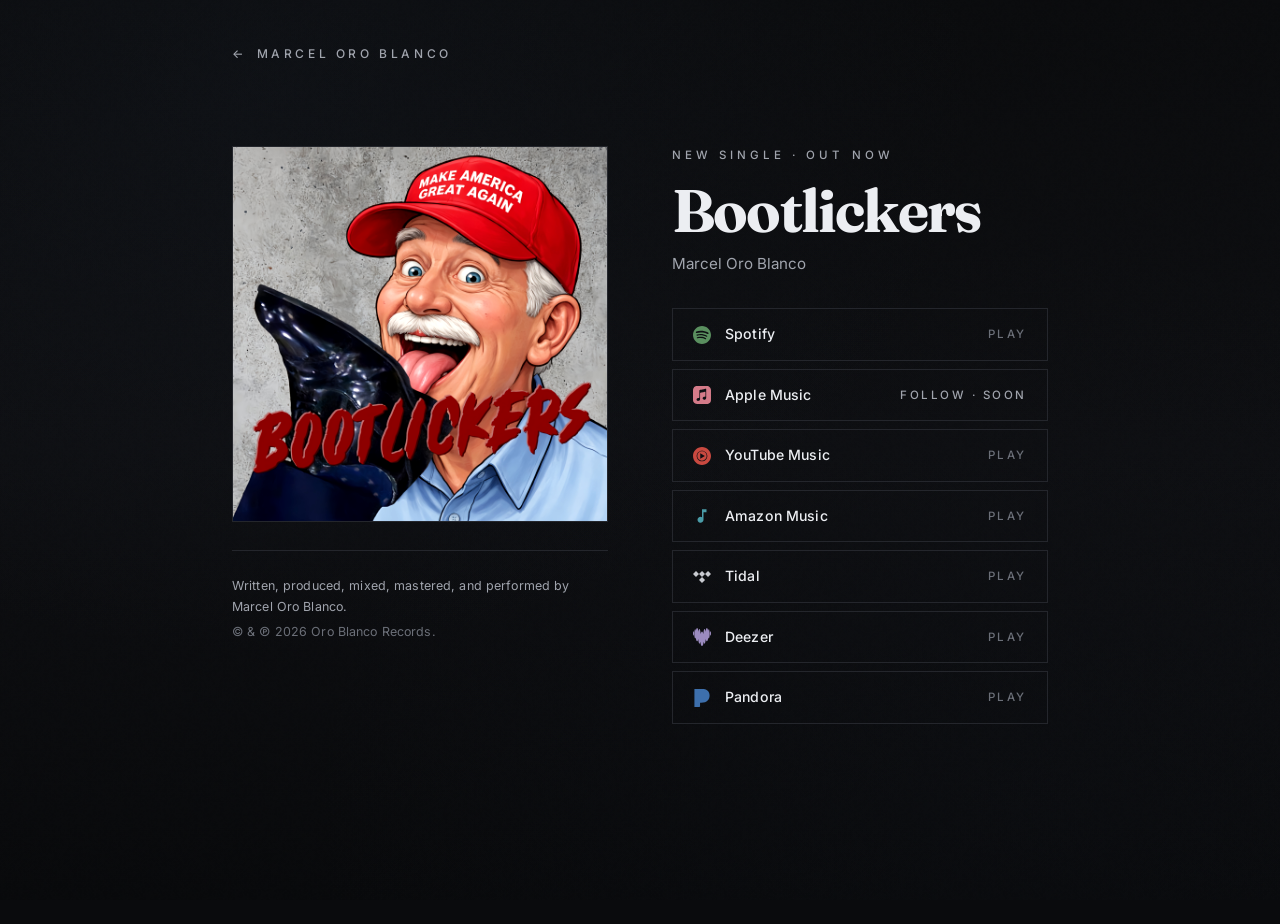
==== bootlickers/index.html @ c6549a81 "Update index.html" ====
<!DOCTYPE html>
<html lang="en">
<head>
<!-- Google tag (gtag.js) -->
<script async src="https://www.googletagmanager.com/gtag/js?id=G-5PZH40NK7P"></script>
<script>
  window.dataLayer = window.dataLayer || [];
  function gtag(){dataLayer.push(arguments);}
  gtag('js', new Date());

  gtag('config', 'G-5PZH40NK7P');
</script>
<meta charset="UTF-8">
<meta name="viewport" content="width=device-width, initial-scale=1.0">
<title>Bootlickers — Marcel Oro Blanco</title>
<meta name="description" content="Bootlickers — new single from Marcel Oro Blanco. Listen on all major streaming platforms.">
<meta property="og:title" content="Bootlickers — Marcel Oro Blanco">
<meta property="og:description" content="New single. Out now on all major streaming platforms.">
<meta property="og:type" content="music.song">
<meta property="og:image" content="/Bootlickers.jpg">
<link rel="icon" type="image/svg+xml" href="/favicon.svg">
<link rel="icon" type="image/x-icon" href="/favicon.ico">
<link rel="apple-touch-icon" href="/apple-touch-icon.png">
<link rel="preconnect" href="https://fonts.googleapis.com">
<link rel="preconnect" href="https://fonts.gstatic.com" crossorigin>
<link href="https://fonts.googleapis.com/css2?family=Fraunces:opsz,wght@9..144,400;9..144,600;9..144,700;9..144,800&family=Inter:wght@300;400;500;600&display=swap" rel="stylesheet">
<style>
  :root {
    --bg: #0a0b0d;
    --bg-elevated: #131418;
    --bg-hover: #191b20;
    --fg: #eceef2;
    --fg-dim: #a0a4ad;
    --fg-faint: #6b6f78;
    --border: #24262c;
    --border-hover: #3a3d45;
    --serif: 'Fraunces', 'Times New Roman', serif;
    --sans: 'Inter', -apple-system, sans-serif;
 
    --c-spotify: #5A8F5F;
    --c-apple: #D47B89;
    --c-youtube: #C94940;
    --c-amazon: #4A9CA8;
    --c-tidal: #C8CAD0;
    --c-deezer: #9B8BBF;
    --c-pandora: #3D6FAC;
  }
 
  * { box-sizing: border-box; margin: 0; padding: 0; }
 
  html { scroll-behavior: smooth; }
 
  body {
    background: var(--bg);
    color: var(--fg);
    font-family: var(--sans);
    font-weight: 400;
    line-height: 1.6;
    min-height: 100vh;
    overflow-x: hidden;
    position: relative;
    -webkit-font-smoothing: antialiased;
  }
 
  body::before {
    content: '';
    position: fixed;
    inset: 0;
    background:
      radial-gradient(ellipse at 20% 10%, rgba(60, 80, 110, 0.08) 0%, transparent 50%),
      radial-gradient(ellipse at 80% 90%, rgba(40, 50, 70, 0.06) 0%, transparent 50%),
      linear-gradient(180deg, #0a0b0d 0%, #0d0e11 50%, #08090b 100%);
    pointer-events: none;
    z-index: -2;
  }
 
  body::after {
    content: '';
    position: fixed;
    inset: 0;
    background-image: url("data:image/svg+xml,%3Csvg viewBox='0 0 200 200' xmlns='http://www.w3.org/2000/svg'%3E%3Cfilter id='n'%3E%3CfeTurbulence type='fractalNoise' baseFrequency='0.9' numOctaves='3' stitchTiles='stitch'/%3E%3C/filter%3E%3Crect width='100%25' height='100%25' filter='url(%23n)' opacity='0.35'/%3E%3C/svg%3E");
    opacity: 0.04;
    pointer-events: none;
    z-index: -1;
    mix-blend-mode: overlay;
  }
 
  .top-nav {
    max-width: 880px;
    margin: 0 auto;
    padding: 40px 32px 0;
  }
 
  .back-link {
    color: var(--fg-dim);
    text-decoration: none;
    font-size: 0.75rem;
    text-transform: uppercase;
    letter-spacing: 0.3em;
    font-weight: 500;
    transition: color 0.25s ease;
    display: inline-flex;
    align-items: center;
    gap: 10px;
  }
 
  .back-link:hover { color: var(--fg); }
  .back-link .arrow { transition: transform 0.25s ease; }
  .back-link:hover .arrow { transform: translateX(-3px); }
 
  main {
    max-width: 880px;
    margin: 0 auto;
    padding: 80px 32px 80px;
  }
 
  .release-card {
    display: grid;
    grid-template-columns: 1fr 1fr;
    gap: 64px;
    align-items: start;
    animation: fadeUp 1.2s ease-out;
    margin-bottom: 120px;
  }
 
  .release-art-col {
    display: flex;
    flex-direction: column;
    gap: 28px;
  }
 
  .release-art {
    position: relative;
    aspect-ratio: 1 / 1;
    overflow: hidden;
    border: 1px solid var(--border);
    background: var(--bg-elevated);
    transition: transform 0.6s cubic-bezier(0.23, 1, 0.32, 1);
  }
 
  .release-art:hover { transform: scale(1.02); }
 
  .release-art img {
    width: 100%;
    height: 100%;
    object-fit: cover;
    display: block;
    filter: saturate(0.95) contrast(1.05);
  }
 
  .credits {
    padding-top: 24px;
    border-top: 1px solid var(--border);
  }
 
  .credits p {
    font-size: 0.78rem;
    line-height: 1.7;
    color: var(--fg-dim);
    font-weight: 400;
    letter-spacing: 0.01em;
  }
 
  .credits p + p {
    margin-top: 4px;
    color: var(--fg-faint);
  }
 
  .release-info .release-type {
    font-size: 0.72rem;
    text-transform: uppercase;
    letter-spacing: 0.35em;
    color: var(--fg-dim);
    margin-bottom: 16px;
    font-weight: 500;
  }
 
  .release-info h1 {
    font-family: var(--serif);
    font-weight: 700;
    font-size: clamp(2.5rem, 5.5vw, 3.75rem);
    letter-spacing: -0.03em;
    line-height: 1;
    margin-bottom: 12px;
  }
 
  .release-info .artist {
    font-size: 0.95rem;
    color: var(--fg-dim);
    margin-bottom: 32px;
    font-weight: 400;
  }
 
  .streaming-links {
    display: flex;
    flex-direction: column;
    gap: 8px;
  }
 
  .stream-btn {
    display: flex;
    align-items: center;
    justify-content: space-between;
    padding: 14px 20px;
    background: transparent;
    border: 1px solid var(--border);
    color: var(--fg);
    text-decoration: none;
    font-family: var(--sans);
    font-size: 0.88rem;
    font-weight: 500;
    letter-spacing: 0.01em;
    transition: background 0.2s ease, border-color 0.2s ease;
  }
 
  .stream-btn:hover {
    border-color: var(--border-hover);
    background: var(--bg-hover);
  }
 
  .stream-btn .platform {
    display: flex;
    align-items: center;
    gap: 14px;
  }
 
  .stream-btn .icon {
    width: 18px;
    height: 18px;
    flex-shrink: 0;
    display: flex;
    align-items: center;
    justify-content: center;
  }
 
  .stream-btn .icon svg {
    width: 100%;
    height: 100%;
    fill: currentColor;
    display: block;
  }
 
  .icon-spotify  { color: var(--c-spotify); }
  .icon-apple    { color: var(--c-apple); }
  .icon-youtube  { color: var(--c-youtube); }
  .icon-amazon   { color: var(--c-amazon); }
  .icon-tidal    { color: var(--c-tidal); }
  .icon-deezer   { color: var(--c-deezer); }
  .icon-pandora  { color: var(--c-pandora); }
 
  .stream-btn .action {
    font-size: 0.72rem;
    text-transform: uppercase;
    letter-spacing: 0.22em;
    color: var(--fg-faint);
    font-weight: 500;
    transition: color 0.2s ease;
  }
 
  .stream-btn:hover .action { color: var(--fg); }
  .stream-btn.soon .action { color: var(--fg-dim); }
 
  /* ===== LYRICS ===== */
  .lyrics {
    max-width: 560px;
    margin: 0 auto;
    scroll-margin-top: 40px;
  }
 
  .section-label {
    font-size: 0.72rem;
    text-transform: uppercase;
    letter-spacing: 0.4em;
    color: var(--fg-dim);
    margin-bottom: 40px;
    text-align: center;
    font-weight: 500;
  }
 
  .lyrics-body {
    font-family: var(--serif);
    font-weight: 400;
    font-size: 1.05rem;
    line-height: 1.85;
    color: var(--fg);
    text-align: left;
    letter-spacing: 0.005em;
  }
 
  .lyrics-body .stanza + .stanza {
    margin-top: 1.8em;
  }
 
  .lyrics-body .line {
    display: block;
  }
 
  .lyrics-body .intro {
    font-style: italic;
    color: var(--fg-dim);
  }
 
  .lyrics-body .section-tag {
    display: block;
    font-family: var(--sans);
    font-size: 0.68rem;
    text-transform: uppercase;
    letter-spacing: 0.3em;
    color: var(--fg-faint);
    font-weight: 500;
    margin-bottom: 0.6em;
  }
 
  @keyframes fadeUp {
    from { opacity: 0; transform: translateY(20px); }
    to { opacity: 1; transform: translateY(0); }
  }
 
  @media (max-width: 680px) {
    .top-nav { padding: 28px 24px 0; }
    main { padding: 50px 24px 60px; }
    .release-card {
      grid-template-columns: 1fr;
      gap: 36px;
      margin-bottom: 90px;
    }
    .release-art-col {
      max-width: 340px;
      margin: 0 auto;
      width: 100%;
    }
    .release-info { text-align: center; }
    .streaming-links { text-align: left; }
    .credits { text-align: center; }
    .lyrics-body { font-size: 0.98rem; }
  }
</style>
</head>
<body>
 
<div class="top-nav">
  <a href="/" class="back-link">
    <span class="arrow">←</span>
    <span>Marcel Oro Blanco</span>
  </a>
</div>
 
<main>
 
  <div class="release-card">
 
    <div class="release-art-col">
      <div class="release-art">
        <img src="../Bootlickers.jpg" alt="Bootlickers cover art">
      </div>
      <div class="credits">
        <p>Written, produced, mixed, mastered, and performed by Marcel Oro Blanco.</p>
        <p>© &amp; ℗ 2026 Oro Blanco Records.</p>
      </div>
    </div>
 
    <div class="release-info">
      <div class="release-type">New Single · Out Now</div>
      <h1>Bootlickers</h1>
      <div class="artist">Marcel Oro Blanco</div>
      <div class="streaming-links">
 
        <a href="https://open.spotify.com/track/3jovN1yXz5eZsktegcpeYs" class="stream-btn" target="_blank" rel="noopener">
          <span class="platform">
            <span class="icon icon-spotify"><svg role="img" viewBox="0 0 24 24" xmlns="http://www.w3.org/2000/svg"><path d="M12 0C5.4 0 0 5.4 0 12s5.4 12 12 12 12-5.4 12-12S18.66 0 12 0zm5.521 17.34c-.24.359-.66.48-1.021.24-2.82-1.74-6.36-2.101-10.561-1.141-.418.122-.779-.179-.899-.539-.12-.421.18-.78.54-.9 4.56-1.021 8.52-.6 11.64 1.32.42.18.479.659.301 1.02zm1.44-3.3c-.301.42-.841.6-1.262.3-3.239-1.98-8.159-2.58-11.939-1.38-.479.12-1.02-.12-1.14-.6-.12-.48.12-1.021.6-1.141C9.6 9.9 15 10.561 18.72 12.84c.361.181.54.78.241 1.2zm.12-3.36C15.24 8.4 8.82 8.16 5.16 9.301c-.6.179-1.2-.181-1.38-.721-.18-.601.18-1.2.72-1.381 4.26-1.26 11.28-1.02 15.721 1.621.539.3.719 1.02.419 1.56-.299.421-1.02.599-1.559.3z"/></svg></span>
            Spotify
          </span>
          <span class="action">Play</span>
        </a>
 
        <a href="https://music.apple.com/us/artist/marcel-oro-blanco/1890722765" class="stream-btn soon" target="_blank" rel="noopener">
          <span class="platform">
            <span class="icon icon-apple"><svg role="img" viewBox="0 0 24 24" xmlns="http://www.w3.org/2000/svg"><path d="M23.994 6.124a9.23 9.23 0 00-.24-2.19c-.317-1.31-1.062-2.31-2.18-3.043a5.022 5.022 0 00-1.877-.726 10.496 10.496 0 00-1.564-.15c-.04-.003-.083-.01-.124-.013H5.986c-.152.01-.303.017-.455.026-.747.043-1.49.123-2.193.4-1.336.53-2.3 1.452-2.865 2.78-.192.448-.292.925-.363 1.408-.056.392-.088.785-.1 1.18 0 .032-.007.062-.01.093v12.223c.01.14.017.283.027.424.05.815.154 1.624.497 2.373.65 1.42 1.738 2.353 3.234 2.801.42.127.856.187 1.293.228.555.053 1.11.06 1.667.06h11.03a12.5 12.5 0 001.57-.1c.822-.106 1.596-.35 2.295-.81a5.046 5.046 0 001.88-2.207c.186-.42.293-.87.37-1.324.113-.675.138-1.358.137-2.04-.002-3.8 0-7.595-.003-11.393zm-6.423 3.99v5.712c0 .417-.058.827-.244 1.206-.29.59-.76.962-1.388 1.14-.35.1-.706.157-1.07.173-.95.045-1.773-.6-1.943-1.536a1.88 1.88 0 011.038-2.022c.323-.16.67-.25 1.018-.324.378-.082.758-.153 1.134-.24.274-.063.457-.23.51-.516a.904.904 0 00.02-.193c0-1.815 0-3.63-.002-5.443a.725.725 0 00-.026-.185c-.04-.15-.15-.243-.304-.234-.16.01-.318.035-.475.066-.76.15-1.52.303-2.28.456l-2.325.47-1.374.278c-.016.003-.032.01-.048.013-.277.077-.377.203-.39.49-.002.042 0 .086 0 .13-.002 2.602 0 5.204-.003 7.805 0 .42-.047.836-.215 1.227-.278.64-.77 1.04-1.434 1.233-.35.1-.71.16-1.075.172-.96.036-1.755-.6-1.92-1.544-.14-.812.23-1.685 1.154-2.075.357-.15.73-.232 1.108-.31.287-.06.575-.116.86-.177.383-.083.583-.323.6-.714v-.15c0-2.96 0-5.922.002-8.882 0-.123.013-.25.042-.37.07-.285.273-.448.546-.518.255-.066.515-.112.774-.165.733-.15 1.466-.296 2.2-.444l2.27-.46c.67-.134 1.34-.27 2.01-.403.22-.043.442-.088.663-.106.31-.025.523.17.554.482.008.073.012.148.012.223.002 1.91.002 3.822 0 5.732z"/></svg></span>
            Apple Music
          </span>
          <span class="action">Follow · Soon</span>
        </a>
 
        <a href="https://music.youtube.com/watch?v=jhPmG7_AMAA" class="stream-btn" target="_blank" rel="noopener">
          <span class="platform">
            <span class="icon icon-youtube"><svg role="img" viewBox="0 0 24 24" xmlns="http://www.w3.org/2000/svg"><path d="M12 0C5.376 0 0 5.376 0 12s5.376 12 12 12 12-5.376 12-12S18.624 0 12 0zm0 19.104c-3.924 0-7.104-3.18-7.104-7.104S8.076 4.896 12 4.896s7.104 3.18 7.104 7.104-3.18 7.104-7.104 7.104zm0-13.332c-3.432 0-6.228 2.796-6.228 6.228S8.568 18.228 12 18.228s6.228-2.796 6.228-6.228S15.432 5.772 12 5.772zM9.684 15.54V8.46L15.816 12l-6.132 3.54z"/></svg></span>
            YouTube Music
          </span>
          <span class="action">Play</span>
        </a>
 
        <a href="https://music.amazon.com/tracks/B0GXRJ183J" class="stream-btn" target="_blank" rel="noopener">
          <span class="platform">
            <span class="icon icon-amazon"><svg role="img" viewBox="0 0 24 24" xmlns="http://www.w3.org/2000/svg"><path d="M12 3v10.55A4 4 0 1 0 14 17V7h4V3h-6z"/></svg></span>
            Amazon Music
          </span>
          <span class="action">Play</span>
        </a>
 
        <a href="https://tidal.com/track/517246234/u" class="stream-btn" target="_blank" rel="noopener">
          <span class="platform">
            <span class="icon icon-tidal"><svg role="img" viewBox="0 0 24 24" xmlns="http://www.w3.org/2000/svg"><path d="M12.012 3.992L8.008 7.996 4.004 3.992 0 7.996 4.004 12l4.004-4.004L12.012 12l-4.004 4.004 4.004 4.004 4.004-4.004L12.012 12l4.004-4.004-4.004-4.004zM16.042 7.996l3.979-3.979L24 7.996l-3.979 3.979z"/></svg></span>
            Tidal
          </span>
          <span class="action">Play</span>
        </a>
 
        <a href="https://link.deezer.com/s/33385t2P4HZDnWfZCig0p" class="stream-btn" target="_blank" rel="noopener">
          <span class="platform">
            <span class="icon icon-deezer"><svg role="img" viewBox="0 0 24 24" xmlns="http://www.w3.org/2000/svg"><path d="M.693 10.024c.381 0 .693-1.256.693-2.807 0-1.55-.312-2.807-.693-2.807C.312 4.41 0 5.666 0 7.217s.312 2.808.693 2.808ZM21.038 1.56c-.364 0-.684.805-.91 2.096C19.765 1.446 19.184 0 18.526 0c-.78 0-1.464 2.036-1.784 5-.312-2.158-.788-3.536-1.325-3.536-.745 0-1.386 2.704-1.62 6.472-.442-1.932-1.083-3.145-1.793-3.145s-1.35 1.213-1.793 3.145c-.242-3.76-.874-6.463-1.628-6.463-.537 0-1.013 1.378-1.325 3.535C6.938 2.036 6.262 0 5.474 0c-.658 0-1.247 1.447-1.602 3.665-.217-1.291-.546-2.105-.91-2.105-.675 0-1.221 2.807-1.221 6.272 0 3.466.546 6.273 1.221 6.273.277 0 .537-.476.736-1.273.32 2.928.996 4.938 1.776 4.938.606 0 1.143-1.204 1.507-3.11.251 3.622.875 6.195 1.602 6.195.46 0 .875-1.023 1.187-2.677C10.142 21.6 11 24 12.004 24c1.005 0 1.863-2.4 2.235-5.822.312 1.654.727 2.677 1.186 2.677.728 0 1.352-2.573 1.603-6.195.364 1.906.9 3.11 1.507 3.11.78 0 1.455-2.01 1.775-4.938.208.797.46 1.273.737 1.273.675 0 1.22-2.807 1.22-6.273-.008-3.457-.553-6.272-1.23-6.272ZM23.307 10.024c.381 0 .693-1.256.693-2.807 0-1.55-.312-2.807-.693-2.807-.381 0-.693 1.256-.693 2.807s.312 2.808.693 2.808Z"/></svg></span>
            Deezer
          </span>
          <span class="action">Play</span>
        </a>
 
        <a href="https://www.pandora.com/artist/marcel-oro-blanco/bootlickers/bootlickers/TRchknj5wqqP2bK" class="stream-btn" target="_blank" rel="noopener">
          <span class="platform">
            <span class="icon icon-pandora"><svg role="img" viewBox="0 0 24 24" xmlns="http://www.w3.org/2000/svg"><path d="M1.882 0v24H8.32a1.085 1.085 0 001.085-1.085v-4.61h1.612c7.88 0 11.103-4.442 11.103-9.636C22.119 2.257 17.247 0 12.662 0H1.882Z"/></svg></span>
            Pandora
          </span>
          <span class="action">Play</span>
        </a>
 
      </div>
    </div>
  </div>

</main>

</body>
</html>
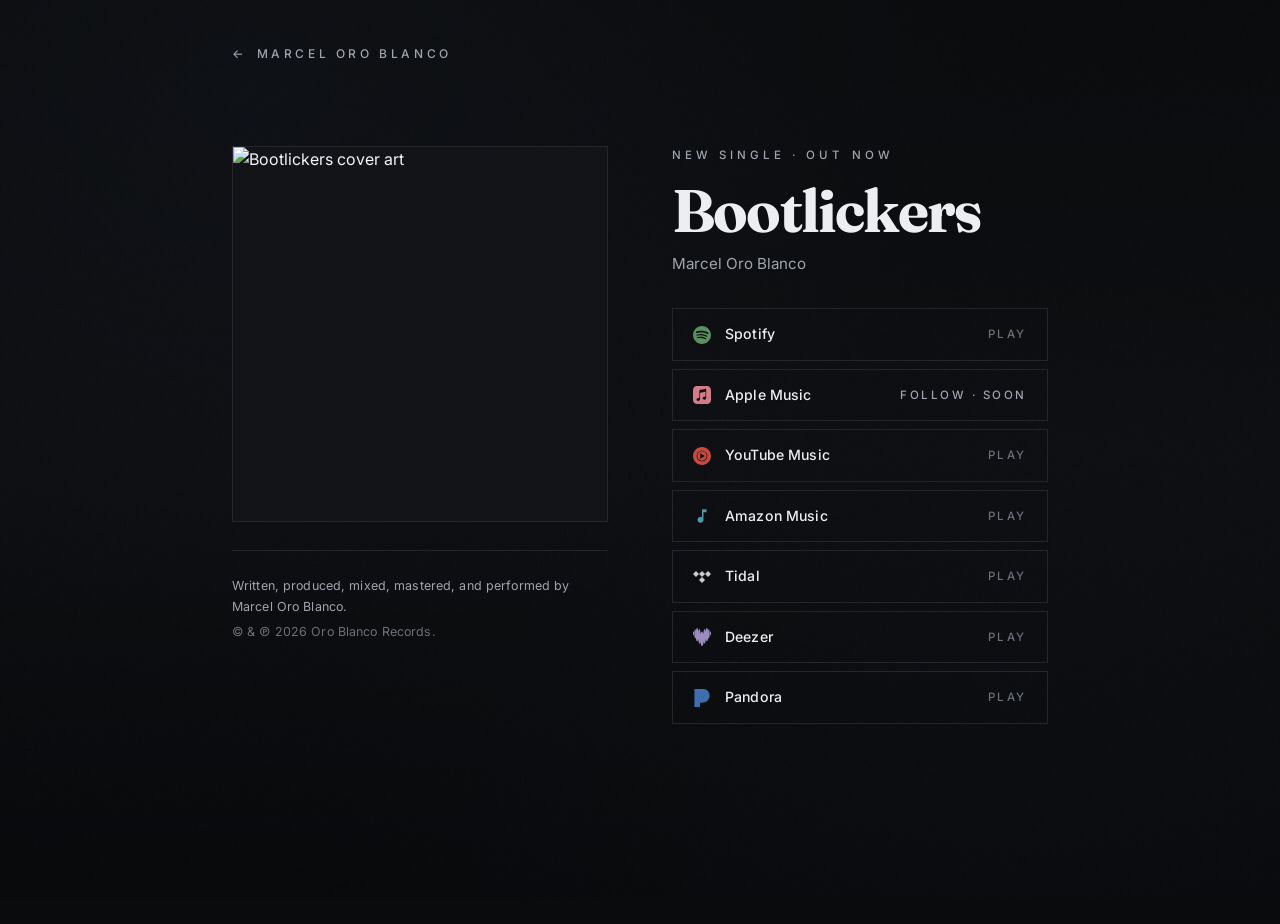
==== commit 52c5f869: "Update index.html" ====
--- a/bootlickers/index.html
+++ b/bootlickers/index.html
@@ -17,7 +17,7 @@
 <meta property="og:title" content="Bootlickers — Marcel Oro Blanco">
 <meta property="og:description" content="New single. Out now on all major streaming platforms.">
 <meta property="og:type" content="music.song">
-<meta property="og:image" content="/Bootlickers.jpg">
+<meta property="og:image" content="/Bootlickers.png">
 <link rel="icon" type="image/svg+xml" href="/favicon.svg">
 <link rel="icon" type="image/x-icon" href="/favicon.ico">
 <link rel="apple-touch-icon" href="/apple-touch-icon.png">
@@ -316,24 +316,41 @@
     to { opacity: 1; transform: translateY(0); }
   }
  
+  /* ===== RESPONSIVE ===== */
   @media (max-width: 680px) {
-    .top-nav { padding: 28px 24px 0; }
-    main { padding: 50px 24px 60px; }
-    .release-card {
-      grid-template-columns: 1fr;
-      gap: 36px;
-      margin-bottom: 90px;
-    }
-    .release-art-col {
-      max-width: 340px;
-      margin: 0 auto;
-      width: 100%;
-    }
-    .release-info { text-align: center; }
-    .streaming-links { text-align: left; }
-    .credits { text-align: center; }
-    .lyrics-body { font-size: 0.98rem; }
-  }
+  main { padding: 70px 24px 60px; }
+  .hero { margin-bottom: 70px; }
+  .mobile-break { display: inline; }
+  .featured, .about { margin-bottom: 90px; }
+  .release-card {
+    display: flex;
+    flex-direction: column;
+    gap: 36px;
+  }
+  .release-art-col {
+    display: contents;
+  }
+  .release-art {
+    order: 1;
+    max-width: 340px;
+    margin: 0 auto;
+    width: 100%;
+  }
+  .release-info {
+  order: 2;
+  width: 100%;
+  text-align: center;
+  }
+  .credits {
+    order: 3;
+    max-width: 340px;
+    margin: 0 auto;
+    width: 100%;
+    text-align: center;
+  }
+  .streaming-links { text-align: left; }
+  .socials { gap: 24px; flex-wrap: wrap; }
+}
 </style>
 </head>
 <body>
@@ -351,7 +368,7 @@
  
     <div class="release-art-col">
       <div class="release-art">
-        <img src="../Bootlickers.jpg" alt="Bootlickers cover art">
+        <img src="../Bootlickers.png" alt="Bootlickers cover art">
       </div>
       <div class="credits">
         <p>Written, produced, mixed, mastered, and performed by Marcel Oro Blanco.</p>
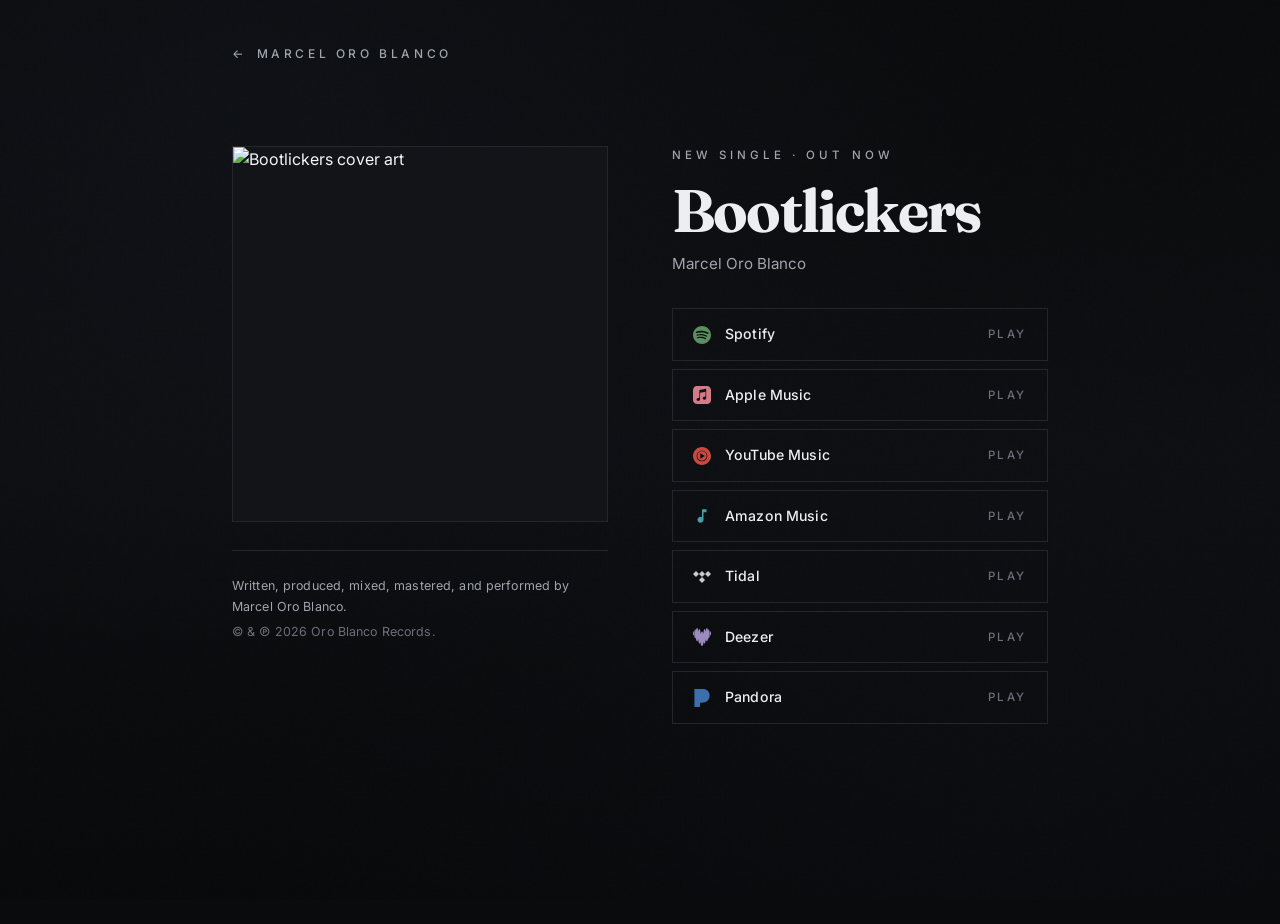
==== commit b15a0334: "Update index.html" ====
--- a/bootlickers/index.html
+++ b/bootlickers/index.html
@@ -390,12 +390,12 @@
           <span class="action">Play</span>
         </a>
  
-        <a href="https://music.apple.com/us/artist/marcel-oro-blanco/1890722765" class="stream-btn soon" target="_blank" rel="noopener">
+        <a href="https://music.apple.com/us/album/bootlickers/1895093208?i=6762951349" class="stream-btn" target="_blank" rel="noopener">
           <span class="platform">
             <span class="icon icon-apple"><svg role="img" viewBox="0 0 24 24" xmlns="http://www.w3.org/2000/svg"><path d="M23.994 6.124a9.23 9.23 0 00-.24-2.19c-.317-1.31-1.062-2.31-2.18-3.043a5.022 5.022 0 00-1.877-.726 10.496 10.496 0 00-1.564-.15c-.04-.003-.083-.01-.124-.013H5.986c-.152.01-.303.017-.455.026-.747.043-1.49.123-2.193.4-1.336.53-2.3 1.452-2.865 2.78-.192.448-.292.925-.363 1.408-.056.392-.088.785-.1 1.18 0 .032-.007.062-.01.093v12.223c.01.14.017.283.027.424.05.815.154 1.624.497 2.373.65 1.42 1.738 2.353 3.234 2.801.42.127.856.187 1.293.228.555.053 1.11.06 1.667.06h11.03a12.5 12.5 0 001.57-.1c.822-.106 1.596-.35 2.295-.81a5.046 5.046 0 001.88-2.207c.186-.42.293-.87.37-1.324.113-.675.138-1.358.137-2.04-.002-3.8 0-7.595-.003-11.393zm-6.423 3.99v5.712c0 .417-.058.827-.244 1.206-.29.59-.76.962-1.388 1.14-.35.1-.706.157-1.07.173-.95.045-1.773-.6-1.943-1.536a1.88 1.88 0 011.038-2.022c.323-.16.67-.25 1.018-.324.378-.082.758-.153 1.134-.24.274-.063.457-.23.51-.516a.904.904 0 00.02-.193c0-1.815 0-3.63-.002-5.443a.725.725 0 00-.026-.185c-.04-.15-.15-.243-.304-.234-.16.01-.318.035-.475.066-.76.15-1.52.303-2.28.456l-2.325.47-1.374.278c-.016.003-.032.01-.048.013-.277.077-.377.203-.39.49-.002.042 0 .086 0 .13-.002 2.602 0 5.204-.003 7.805 0 .42-.047.836-.215 1.227-.278.64-.77 1.04-1.434 1.233-.35.1-.71.16-1.075.172-.96.036-1.755-.6-1.92-1.544-.14-.812.23-1.685 1.154-2.075.357-.15.73-.232 1.108-.31.287-.06.575-.116.86-.177.383-.083.583-.323.6-.714v-.15c0-2.96 0-5.922.002-8.882 0-.123.013-.25.042-.37.07-.285.273-.448.546-.518.255-.066.515-.112.774-.165.733-.15 1.466-.296 2.2-.444l2.27-.46c.67-.134 1.34-.27 2.01-.403.22-.043.442-.088.663-.106.31-.025.523.17.554.482.008.073.012.148.012.223.002 1.91.002 3.822 0 5.732z"/></svg></span>
             Apple Music
           </span>
-          <span class="action">Follow · Soon</span>
+          <span class="action">Play</span>
         </a>
  
         <a href="https://music.youtube.com/watch?v=jhPmG7_AMAA" class="stream-btn" target="_blank" rel="noopener">
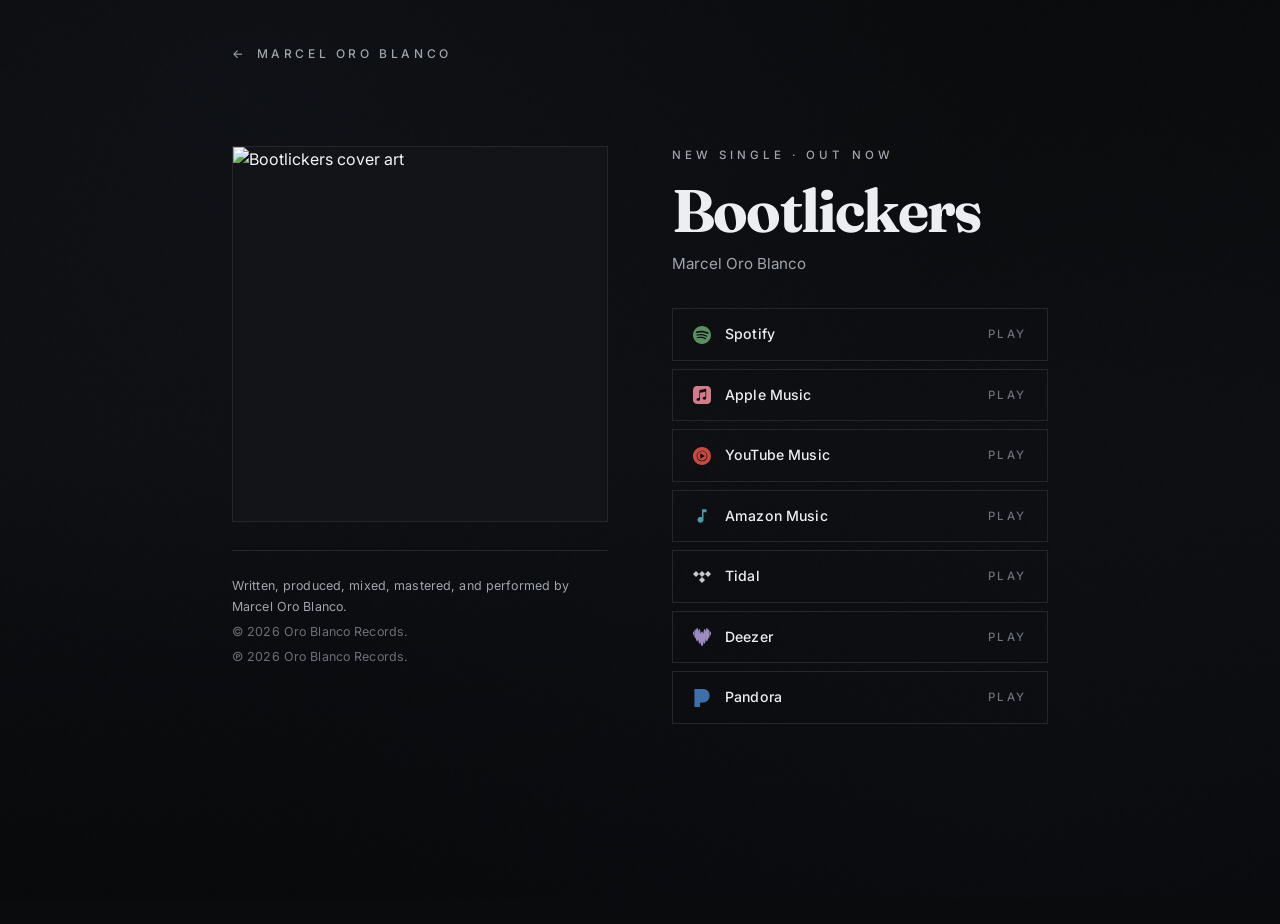
==== commit 270a3e39: "Update index.html" ====
--- a/bootlickers/index.html
+++ b/bootlickers/index.html
@@ -372,7 +372,8 @@
       </div>
       <div class="credits">
         <p>Written, produced, mixed, mastered, and performed by Marcel Oro Blanco.</p>
-        <p>© &amp; ℗ 2026 Oro Blanco Records.</p>
+        <p>© 2026 Oro Blanco Records.</p>
+        <p>℗ 2026 Oro Blanco Records.</p>
       </div>
     </div>
  
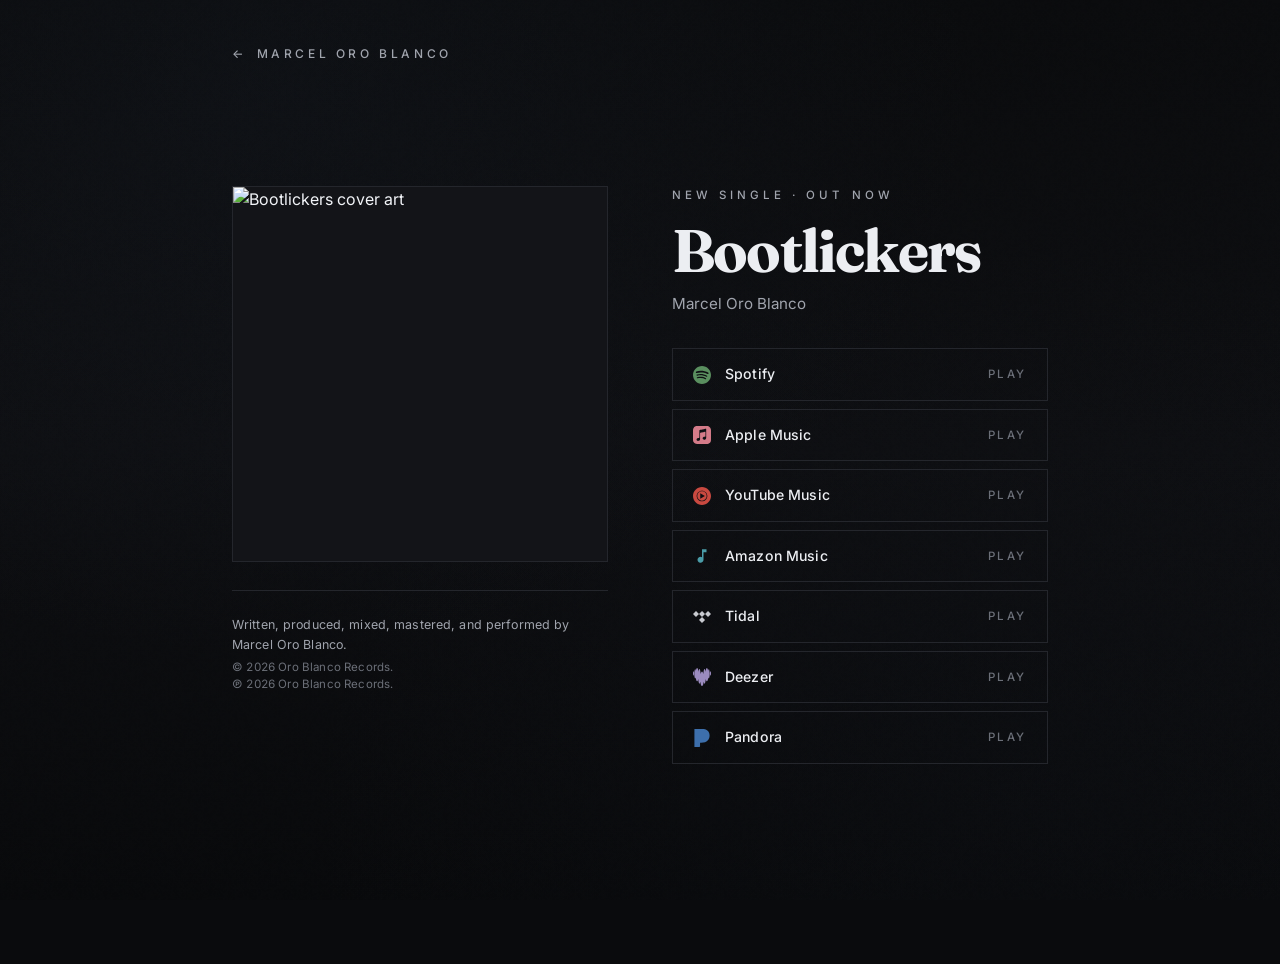
==== commit 094be2e6: "Update index.html" ====
--- a/bootlickers/index.html
+++ b/bootlickers/index.html
@@ -7,9 +7,9 @@
   window.dataLayer = window.dataLayer || [];
   function gtag(){dataLayer.push(arguments);}
   gtag('js', new Date());
-
   gtag('config', 'G-5PZH40NK7P');
 </script>
+
 <meta charset="UTF-8">
 <meta name="viewport" content="width=device-width, initial-scale=1.0">
 <title>Bootlickers — Marcel Oro Blanco</title>
@@ -18,371 +18,45 @@
 <meta property="og:description" content="New single. Out now on all major streaming platforms.">
 <meta property="og:type" content="music.song">
 <meta property="og:image" content="/Bootlickers.png">
+
 <link rel="icon" type="image/svg+xml" href="/favicon.svg">
 <link rel="icon" type="image/x-icon" href="/favicon.ico">
 <link rel="apple-touch-icon" href="/apple-touch-icon.png">
+
 <link rel="preconnect" href="https://fonts.googleapis.com">
 <link rel="preconnect" href="https://fonts.gstatic.com" crossorigin>
 <link href="https://fonts.googleapis.com/css2?family=Fraunces:opsz,wght@9..144,400;9..144,600;9..144,700;9..144,800&family=Inter:wght@300;400;500;600&display=swap" rel="stylesheet">
-<style>
-  :root {
-    --bg: #0a0b0d;
-    --bg-elevated: #131418;
-    --bg-hover: #191b20;
-    --fg: #eceef2;
-    --fg-dim: #a0a4ad;
-    --fg-faint: #6b6f78;
-    --border: #24262c;
-    --border-hover: #3a3d45;
-    --serif: 'Fraunces', 'Times New Roman', serif;
-    --sans: 'Inter', -apple-system, sans-serif;
- 
-    --c-spotify: #5A8F5F;
-    --c-apple: #D47B89;
-    --c-youtube: #C94940;
-    --c-amazon: #4A9CA8;
-    --c-tidal: #C8CAD0;
-    --c-deezer: #9B8BBF;
-    --c-pandora: #3D6FAC;
-  }
- 
-  * { box-sizing: border-box; margin: 0; padding: 0; }
- 
-  html { scroll-behavior: smooth; }
- 
-  body {
-    background: var(--bg);
-    color: var(--fg);
-    font-family: var(--sans);
-    font-weight: 400;
-    line-height: 1.6;
-    min-height: 100vh;
-    overflow-x: hidden;
-    position: relative;
-    -webkit-font-smoothing: antialiased;
-  }
- 
-  body::before {
-    content: '';
-    position: fixed;
-    inset: 0;
-    background:
-      radial-gradient(ellipse at 20% 10%, rgba(60, 80, 110, 0.08) 0%, transparent 50%),
-      radial-gradient(ellipse at 80% 90%, rgba(40, 50, 70, 0.06) 0%, transparent 50%),
-      linear-gradient(180deg, #0a0b0d 0%, #0d0e11 50%, #08090b 100%);
-    pointer-events: none;
-    z-index: -2;
-  }
- 
-  body::after {
-    content: '';
-    position: fixed;
-    inset: 0;
-    background-image: url("data:image/svg+xml,%3Csvg viewBox='0 0 200 200' xmlns='http://www.w3.org/2000/svg'%3E%3Cfilter id='n'%3E%3CfeTurbulence type='fractalNoise' baseFrequency='0.9' numOctaves='3' stitchTiles='stitch'/%3E%3C/filter%3E%3Crect width='100%25' height='100%25' filter='url(%23n)' opacity='0.35'/%3E%3C/svg%3E");
-    opacity: 0.04;
-    pointer-events: none;
-    z-index: -1;
-    mix-blend-mode: overlay;
-  }
- 
-  .top-nav {
-    max-width: 880px;
-    margin: 0 auto;
-    padding: 40px 32px 0;
-  }
- 
-  .back-link {
-    color: var(--fg-dim);
-    text-decoration: none;
-    font-size: 0.75rem;
-    text-transform: uppercase;
-    letter-spacing: 0.3em;
-    font-weight: 500;
-    transition: color 0.25s ease;
-    display: inline-flex;
-    align-items: center;
-    gap: 10px;
-  }
- 
-  .back-link:hover { color: var(--fg); }
-  .back-link .arrow { transition: transform 0.25s ease; }
-  .back-link:hover .arrow { transform: translateX(-3px); }
- 
-  main {
-    max-width: 880px;
-    margin: 0 auto;
-    padding: 80px 32px 80px;
-  }
- 
-  .release-card {
-    display: grid;
-    grid-template-columns: 1fr 1fr;
-    gap: 64px;
-    align-items: start;
-    animation: fadeUp 1.2s ease-out;
-    margin-bottom: 120px;
-  }
- 
-  .release-art-col {
-    display: flex;
-    flex-direction: column;
-    gap: 28px;
-  }
- 
-  .release-art {
-    position: relative;
-    aspect-ratio: 1 / 1;
-    overflow: hidden;
-    border: 1px solid var(--border);
-    background: var(--bg-elevated);
-    transition: transform 0.6s cubic-bezier(0.23, 1, 0.32, 1);
-  }
- 
-  .release-art:hover { transform: scale(1.02); }
- 
-  .release-art img {
-    width: 100%;
-    height: 100%;
-    object-fit: cover;
-    display: block;
-    filter: saturate(0.95) contrast(1.05);
-  }
- 
-  .credits {
-    padding-top: 24px;
-    border-top: 1px solid var(--border);
-  }
- 
-  .credits p {
-    font-size: 0.78rem;
-    line-height: 1.7;
-    color: var(--fg-dim);
-    font-weight: 400;
-    letter-spacing: 0.01em;
-  }
- 
-  .credits p + p {
-    margin-top: 4px;
-    color: var(--fg-faint);
-  }
- 
-  .release-info .release-type {
-    font-size: 0.72rem;
-    text-transform: uppercase;
-    letter-spacing: 0.35em;
-    color: var(--fg-dim);
-    margin-bottom: 16px;
-    font-weight: 500;
-  }
- 
-  .release-info h1 {
-    font-family: var(--serif);
-    font-weight: 700;
-    font-size: clamp(2.5rem, 5.5vw, 3.75rem);
-    letter-spacing: -0.03em;
-    line-height: 1;
-    margin-bottom: 12px;
-  }
- 
-  .release-info .artist {
-    font-size: 0.95rem;
-    color: var(--fg-dim);
-    margin-bottom: 32px;
-    font-weight: 400;
-  }
- 
-  .streaming-links {
-    display: flex;
-    flex-direction: column;
-    gap: 8px;
-  }
- 
-  .stream-btn {
-    display: flex;
-    align-items: center;
-    justify-content: space-between;
-    padding: 14px 20px;
-    background: transparent;
-    border: 1px solid var(--border);
-    color: var(--fg);
-    text-decoration: none;
-    font-family: var(--sans);
-    font-size: 0.88rem;
-    font-weight: 500;
-    letter-spacing: 0.01em;
-    transition: background 0.2s ease, border-color 0.2s ease;
-  }
- 
-  .stream-btn:hover {
-    border-color: var(--border-hover);
-    background: var(--bg-hover);
-  }
- 
-  .stream-btn .platform {
-    display: flex;
-    align-items: center;
-    gap: 14px;
-  }
- 
-  .stream-btn .icon {
-    width: 18px;
-    height: 18px;
-    flex-shrink: 0;
-    display: flex;
-    align-items: center;
-    justify-content: center;
-  }
- 
-  .stream-btn .icon svg {
-    width: 100%;
-    height: 100%;
-    fill: currentColor;
-    display: block;
-  }
- 
-  .icon-spotify  { color: var(--c-spotify); }
-  .icon-apple    { color: var(--c-apple); }
-  .icon-youtube  { color: var(--c-youtube); }
-  .icon-amazon   { color: var(--c-amazon); }
-  .icon-tidal    { color: var(--c-tidal); }
-  .icon-deezer   { color: var(--c-deezer); }
-  .icon-pandora  { color: var(--c-pandora); }
- 
-  .stream-btn .action {
-    font-size: 0.72rem;
-    text-transform: uppercase;
-    letter-spacing: 0.22em;
-    color: var(--fg-faint);
-    font-weight: 500;
-    transition: color 0.2s ease;
-  }
- 
-  .stream-btn:hover .action { color: var(--fg); }
-  .stream-btn.soon .action { color: var(--fg-dim); }
- 
-  /* ===== LYRICS ===== */
-  .lyrics {
-    max-width: 560px;
-    margin: 0 auto;
-    scroll-margin-top: 40px;
-  }
- 
-  .section-label {
-    font-size: 0.72rem;
-    text-transform: uppercase;
-    letter-spacing: 0.4em;
-    color: var(--fg-dim);
-    margin-bottom: 40px;
-    text-align: center;
-    font-weight: 500;
-  }
- 
-  .lyrics-body {
-    font-family: var(--serif);
-    font-weight: 400;
-    font-size: 1.05rem;
-    line-height: 1.85;
-    color: var(--fg);
-    text-align: left;
-    letter-spacing: 0.005em;
-  }
- 
-  .lyrics-body .stanza + .stanza {
-    margin-top: 1.8em;
-  }
- 
-  .lyrics-body .line {
-    display: block;
-  }
- 
-  .lyrics-body .intro {
-    font-style: italic;
-    color: var(--fg-dim);
-  }
- 
-  .lyrics-body .section-tag {
-    display: block;
-    font-family: var(--sans);
-    font-size: 0.68rem;
-    text-transform: uppercase;
-    letter-spacing: 0.3em;
-    color: var(--fg-faint);
-    font-weight: 500;
-    margin-bottom: 0.6em;
-  }
- 
-  @keyframes fadeUp {
-    from { opacity: 0; transform: translateY(20px); }
-    to { opacity: 1; transform: translateY(0); }
-  }
- 
-  /* ===== RESPONSIVE ===== */
-  @media (max-width: 680px) {
-  main { padding: 70px 24px 60px; }
-  .hero { margin-bottom: 70px; }
-  .mobile-break { display: inline; }
-  .featured, .about { margin-bottom: 90px; }
-  .release-card {
-    display: flex;
-    flex-direction: column;
-    gap: 36px;
-  }
-  .release-art-col {
-    display: contents;
-  }
-  .release-art {
-    order: 1;
-    max-width: 340px;
-    margin: 0 auto;
-    width: 100%;
-  }
-  .release-info {
-  order: 2;
-  width: 100%;
-  text-align: center;
-  }
-  .credits {
-    order: 3;
-    max-width: 340px;
-    margin: 0 auto;
-    width: 100%;
-    text-align: center;
-  }
-  .streaming-links { text-align: left; }
-  .socials { gap: 24px; flex-wrap: wrap; }
-}
-</style>
+
+<link rel="stylesheet" href="/styles.css">
 </head>
 <body>
- 
+
 <div class="top-nav">
   <a href="/" class="back-link">
     <span class="arrow">←</span>
     <span>Marcel Oro Blanco</span>
   </a>
 </div>
- 
+
 <main>
- 
-  <div class="release-card">
- 
+  <div class="release-card standalone">
     <div class="release-art-col">
       <div class="release-art">
         <img src="../Bootlickers.png" alt="Bootlickers cover art">
       </div>
       <div class="credits">
         <p>Written, produced, mixed, mastered, and performed by Marcel Oro Blanco.</p>
-        <p>© 2026 Oro Blanco Records.</p>
-        <p>℗ 2026 Oro Blanco Records.</p>
+        <p class="copyright">© 2026 Oro Blanco Records.</p>
+        <p class="copyright">℗ 2026 Oro Blanco Records.</p>
       </div>
     </div>
- 
+
     <div class="release-info">
       <div class="release-type">New Single · Out Now</div>
       <h1>Bootlickers</h1>
       <div class="artist">Marcel Oro Blanco</div>
+
       <div class="streaming-links">
- 
         <a href="https://open.spotify.com/track/3jovN1yXz5eZsktegcpeYs" class="stream-btn" target="_blank" rel="noopener">
           <span class="platform">
             <span class="icon icon-spotify"><svg role="img" viewBox="0 0 24 24" xmlns="http://www.w3.org/2000/svg"><path d="M12 0C5.4 0 0 5.4 0 12s5.4 12 12 12 12-5.4 12-12S18.66 0 12 0zm5.521 17.34c-.24.359-.66.48-1.021.24-2.82-1.74-6.36-2.101-10.561-1.141-.418.122-.779-.179-.899-.539-.12-.421.18-.78.54-.9 4.56-1.021 8.52-.6 11.64 1.32.42.18.479.659.301 1.02zm1.44-3.3c-.301.42-.841.6-1.262.3-3.239-1.98-8.159-2.58-11.939-1.38-.479.12-1.02-.12-1.14-.6-.12-.48.12-1.021.6-1.141C9.6 9.9 15 10.561 18.72 12.84c.361.181.54.78.241 1.2zm.12-3.36C15.24 8.4 8.82 8.16 5.16 9.301c-.6.179-1.2-.181-1.38-.721-.18-.601.18-1.2.72-1.381 4.26-1.26 11.28-1.02 15.721 1.621.539.3.719 1.02.419 1.56-.299.421-1.02.599-1.559.3z"/></svg></span>
@@ -390,7 +64,7 @@
           </span>
           <span class="action">Play</span>
         </a>
- 
+
         <a href="https://music.apple.com/us/album/bootlickers/1895093208?i=6762951349" class="stream-btn" target="_blank" rel="noopener">
           <span class="platform">
             <span class="icon icon-apple"><svg role="img" viewBox="0 0 24 24" xmlns="http://www.w3.org/2000/svg"><path d="M23.994 6.124a9.23 9.23 0 00-.24-2.19c-.317-1.31-1.062-2.31-2.18-3.043a5.022 5.022 0 00-1.877-.726 10.496 10.496 0 00-1.564-.15c-.04-.003-.083-.01-.124-.013H5.986c-.152.01-.303.017-.455.026-.747.043-1.49.123-2.193.4-1.336.53-2.3 1.452-2.865 2.78-.192.448-.292.925-.363 1.408-.056.392-.088.785-.1 1.18 0 .032-.007.062-.01.093v12.223c.01.14.017.283.027.424.05.815.154 1.624.497 2.373.65 1.42 1.738 2.353 3.234 2.801.42.127.856.187 1.293.228.555.053 1.11.06 1.667.06h11.03a12.5 12.5 0 001.57-.1c.822-.106 1.596-.35 2.295-.81a5.046 5.046 0 001.88-2.207c.186-.42.293-.87.37-1.324.113-.675.138-1.358.137-2.04-.002-3.8 0-7.595-.003-11.393zm-6.423 3.99v5.712c0 .417-.058.827-.244 1.206-.29.59-.76.962-1.388 1.14-.35.1-.706.157-1.07.173-.95.045-1.773-.6-1.943-1.536a1.88 1.88 0 011.038-2.022c.323-.16.67-.25 1.018-.324.378-.082.758-.153 1.134-.24.274-.063.457-.23.51-.516a.904.904 0 00.02-.193c0-1.815 0-3.63-.002-5.443a.725.725 0 00-.026-.185c-.04-.15-.15-.243-.304-.234-.16.01-.318.035-.475.066-.76.15-1.52.303-2.28.456l-2.325.47-1.374.278c-.016.003-.032.01-.048.013-.277.077-.377.203-.39.49-.002.042 0 .086 0 .13-.002 2.602 0 5.204-.003 7.805 0 .42-.047.836-.215 1.227-.278.64-.77 1.04-1.434 1.233-.35.1-.71.16-1.075.172-.96.036-1.755-.6-1.92-1.544-.14-.812.23-1.685 1.154-2.075.357-.15.73-.232 1.108-.31.287-.06.575-.116.86-.177.383-.083.583-.323.6-.714v-.15c0-2.96 0-5.922.002-8.882 0-.123.013-.25.042-.37.07-.285.273-.448.546-.518.255-.066.515-.112.774-.165.733-.15 1.466-.296 2.2-.444l2.27-.46c.67-.134 1.34-.27 2.01-.403.22-.043.442-.088.663-.106.31-.025.523.17.554.482.008.073.012.148.012.223.002 1.91.002 3.822 0 5.732z"/></svg></span>
@@ -398,7 +72,7 @@
           </span>
           <span class="action">Play</span>
         </a>
- 
+
         <a href="https://music.youtube.com/watch?v=jhPmG7_AMAA" class="stream-btn" target="_blank" rel="noopener">
           <span class="platform">
             <span class="icon icon-youtube"><svg role="img" viewBox="0 0 24 24" xmlns="http://www.w3.org/2000/svg"><path d="M12 0C5.376 0 0 5.376 0 12s5.376 12 12 12 12-5.376 12-12S18.624 0 12 0zm0 19.104c-3.924 0-7.104-3.18-7.104-7.104S8.076 4.896 12 4.896s7.104 3.18 7.104 7.104-3.18 7.104-7.104 7.104zm0-13.332c-3.432 0-6.228 2.796-6.228 6.228S8.568 18.228 12 18.228s6.228-2.796 6.228-6.228S15.432 5.772 12 5.772zM9.684 15.54V8.46L15.816 12l-6.132 3.54z"/></svg></span>
@@ -406,7 +80,7 @@
           </span>
           <span class="action">Play</span>
         </a>
- 
+
         <a href="https://music.amazon.com/tracks/B0GXRJ183J" class="stream-btn" target="_blank" rel="noopener">
           <span class="platform">
             <span class="icon icon-amazon"><svg role="img" viewBox="0 0 24 24" xmlns="http://www.w3.org/2000/svg"><path d="M12 3v10.55A4 4 0 1 0 14 17V7h4V3h-6z"/></svg></span>
@@ -414,7 +88,7 @@
           </span>
           <span class="action">Play</span>
         </a>
- 
+
         <a href="https://tidal.com/track/517246234/u" class="stream-btn" target="_blank" rel="noopener">
           <span class="platform">
             <span class="icon icon-tidal"><svg role="img" viewBox="0 0 24 24" xmlns="http://www.w3.org/2000/svg"><path d="M12.012 3.992L8.008 7.996 4.004 3.992 0 7.996 4.004 12l4.004-4.004L12.012 12l-4.004 4.004 4.004 4.004 4.004-4.004L12.012 12l4.004-4.004-4.004-4.004zM16.042 7.996l3.979-3.979L24 7.996l-3.979 3.979z"/></svg></span>
@@ -422,7 +96,7 @@
           </span>
           <span class="action">Play</span>
         </a>
- 
+
         <a href="https://link.deezer.com/s/33385t2P4HZDnWfZCig0p" class="stream-btn" target="_blank" rel="noopener">
           <span class="platform">
             <span class="icon icon-deezer"><svg role="img" viewBox="0 0 24 24" xmlns="http://www.w3.org/2000/svg"><path d="M.693 10.024c.381 0 .693-1.256.693-2.807 0-1.55-.312-2.807-.693-2.807C.312 4.41 0 5.666 0 7.217s.312 2.808.693 2.808ZM21.038 1.56c-.364 0-.684.805-.91 2.096C19.765 1.446 19.184 0 18.526 0c-.78 0-1.464 2.036-1.784 5-.312-2.158-.788-3.536-1.325-3.536-.745 0-1.386 2.704-1.62 6.472-.442-1.932-1.083-3.145-1.793-3.145s-1.35 1.213-1.793 3.145c-.242-3.76-.874-6.463-1.628-6.463-.537 0-1.013 1.378-1.325 3.535C6.938 2.036 6.262 0 5.474 0c-.658 0-1.247 1.447-1.602 3.665-.217-1.291-.546-2.105-.91-2.105-.675 0-1.221 2.807-1.221 6.272 0 3.466.546 6.273 1.221 6.273.277 0 .537-.476.736-1.273.32 2.928.996 4.938 1.776 4.938.606 0 1.143-1.204 1.507-3.11.251 3.622.875 6.195 1.602 6.195.46 0 .875-1.023 1.187-2.677C10.142 21.6 11 24 12.004 24c1.005 0 1.863-2.4 2.235-5.822.312 1.654.727 2.677 1.186 2.677.728 0 1.352-2.573 1.603-6.195.364 1.906.9 3.11 1.507 3.11.78 0 1.455-2.01 1.775-4.938.208.797.46 1.273.737 1.273.675 0 1.22-2.807 1.22-6.273-.008-3.457-.553-6.272-1.23-6.272ZM23.307 10.024c.381 0 .693-1.256.693-2.807 0-1.55-.312-2.807-.693-2.807-.381 0-.693 1.256-.693 2.807s.312 2.808.693 2.808Z"/></svg></span>
@@ -430,7 +104,7 @@
           </span>
           <span class="action">Play</span>
         </a>
- 
+
         <a href="https://www.pandora.com/artist/marcel-oro-blanco/bootlickers/bootlickers/TRchknj5wqqP2bK" class="stream-btn" target="_blank" rel="noopener">
           <span class="platform">
             <span class="icon icon-pandora"><svg role="img" viewBox="0 0 24 24" xmlns="http://www.w3.org/2000/svg"><path d="M1.882 0v24H8.32a1.085 1.085 0 001.085-1.085v-4.61h1.612c7.88 0 11.103-4.442 11.103-9.636C22.119 2.257 17.247 0 12.662 0H1.882Z"/></svg></span>
@@ -438,11 +112,9 @@
           </span>
           <span class="action">Play</span>
         </a>
- 
       </div>
     </div>
   </div>
-
 </main>
 
 </body>
--- a/styles.css
+++ b/styles.css
@@ -0,0 +1,415 @@
+:root {
+  --bg: #0a0b0d;
+  --bg-elevated: #131418;
+  --bg-hover: #191b20;
+  --fg: #eceef2;
+  --fg-dim: #a0a4ad;
+  --fg-faint: #6b6f78;
+  --border: #24262c;
+  --border-hover: #3a3d45;
+  --serif: 'Fraunces', 'Times New Roman', serif;
+  --sans: 'Inter', -apple-system, sans-serif;
+
+  /* Muted brand colors */
+  --c-spotify: #5A8F5F;
+  --c-apple: #D47B89;
+  --c-youtube: #C94940;
+  --c-amazon: #4A9CA8;
+  --c-tidal: #C8CAD0;
+  --c-deezer: #9B8BBF;
+  --c-pandora: #3D6FAC;
+}
+
+* { box-sizing: border-box; margin: 0; padding: 0; }
+html { scroll-behavior: smooth; }
+
+body {
+  background: var(--bg);
+  color: var(--fg);
+  font-family: var(--sans);
+  font-weight: 400;
+  line-height: 1.6;
+  min-height: 100vh;
+  overflow-x: hidden;
+  position: relative;
+  -webkit-font-smoothing: antialiased;
+}
+
+body::before {
+  content: '';
+  position: fixed;
+  inset: 0;
+  background:
+    radial-gradient(ellipse at 20% 10%, rgba(60, 80, 110, 0.08) 0%, transparent 50%),
+    radial-gradient(ellipse at 80% 90%, rgba(40, 50, 70, 0.06) 0%, transparent 50%),
+    linear-gradient(180deg, #0a0b0d 0%, #0d0e11 50%, #08090b 100%);
+  pointer-events: none;
+  z-index: -2;
+}
+
+body::after {
+  content: '';
+  position: fixed;
+  inset: 0;
+  background-image: url("data:image/svg+xml,%3Csvg viewBox='0 0 200 200' xmlns='http://www.w3.org/2000/svg'%3E%3Cfilter id='n'%3E%3CfeTurbulence type='fractalNoise' baseFrequency='0.9' numOctaves='3' stitchTiles='stitch'/%3E%3C/filter%3E%3Crect width='100%25' height='100%25' filter='url(%23n)' opacity='0.35'/%3E%3C/svg%3E");
+  opacity: 0.04;
+  pointer-events: none;
+  z-index: -1;
+  mix-blend-mode: overlay;
+}
+
+main {
+  max-width: 880px;
+  margin: 0 auto;
+  padding: 120px 32px 80px;
+}
+
+/* ===== SECTION LABELS ===== */
+.section-label {
+  font-family: var(--sans);
+  font-size: 0.78rem;
+  text-transform: uppercase;
+  letter-spacing: 0.32em;
+  color: var(--fg);
+  margin-bottom: 44px;
+  text-align: center;
+  font-weight: 600;
+  position: relative;
+  padding-bottom: 18px;
+}
+
+.section-label::after {
+  content: '';
+  position: absolute;
+  bottom: 0;
+  left: 50%;
+  transform: translateX(-50%);
+  width: 32px;
+  height: 1px;
+  background: var(--border-hover);
+}
+
+/* ===== HERO ===== */
+.hero {
+  text-align: center;
+  margin-bottom: 100px;
+  animation: fadeUp 1.2s ease-out;
+}
+
+.hero h1 {
+  font-family: var(--serif);
+  font-weight: 700;
+  font-size: clamp(3.25rem, 9vw, 5.75rem);
+  letter-spacing: -0.035em;
+  line-height: 0.95;
+  color: var(--fg);
+}
+
+.mobile-break { display: none; }
+
+/* ===== TOP NAV (subpages) ===== */
+.top-nav {
+  max-width: 880px;
+  margin: 0 auto;
+  padding: 40px 32px 0;
+}
+
+.back-link {
+  color: var(--fg-dim);
+  text-decoration: none;
+  font-size: 0.75rem;
+  text-transform: uppercase;
+  letter-spacing: 0.3em;
+  font-weight: 500;
+  transition: color 0.25s ease;
+  display: inline-flex;
+  align-items: center;
+  gap: 10px;
+}
+
+.back-link:hover { color: var(--fg); }
+.back-link .arrow { transition: transform 0.25s ease; }
+.back-link:hover .arrow { transform: translateX(-3px); }
+
+/* ===== FEATURED / RELEASE CARD ===== */
+.featured { margin-bottom: 140px; animation: fadeUp 1.2s ease-out 0.2s both; }
+
+.release-card {
+  display: grid;
+  grid-template-columns: 1fr 1fr;
+  gap: 56px;
+  align-items: start;
+}
+
+.release-card.standalone {
+  animation: fadeUp 1.2s ease-out;
+  gap: 64px;
+  margin-bottom: 120px;
+}
+
+.release-art-col {
+  display: flex;
+  flex-direction: column;
+  gap: 28px;
+}
+
+.release-art {
+  position: relative;
+  aspect-ratio: 1 / 1;
+  overflow: hidden;
+  border: 1px solid var(--border);
+  background: var(--bg-elevated);
+  transition: transform 0.6s cubic-bezier(0.23, 1, 0.32, 1);
+}
+
+.release-art:hover { transform: scale(1.02); }
+
+.release-art img {
+  width: 100%;
+  height: 100%;
+  object-fit: cover;
+  display: block;
+  filter: saturate(0.95) contrast(1.05);
+}
+
+/* ===== CREDITS ===== */
+.credits {
+  padding-top: 24px;
+  border-top: 1px solid var(--border);
+}
+
+.credits p {
+  font-family: var(--sans);
+  font-size: 0.78rem;
+  line-height: 1.6;
+  color: var(--fg-dim);
+  font-weight: 400;
+  letter-spacing: 0.01em;
+}
+
+.credits p + p {
+  margin-top: 4px;
+  color: var(--fg-faint);
+}
+
+/* Copyright lines: use sans so © and ℗ share identical metrics,
+   tighter leading to group them visually */
+.credits .copyright {
+  font-variant-numeric: tabular-nums;
+  font-size: 0.72rem;
+  line-height: 1.45;
+  letter-spacing: 0.015em;
+}
+
+.credits .copyright + .copyright {
+  margin-top: 1px;
+}
+
+/* ===== RELEASE INFO ===== */
+.release-info .release-type {
+  font-size: 0.72rem;
+  text-transform: uppercase;
+  letter-spacing: 0.35em;
+  color: var(--fg-dim);
+  margin-bottom: 16px;
+  font-weight: 500;
+}
+
+.release-info h2,
+.release-info h1 {
+  font-family: var(--serif);
+  font-weight: 700;
+  letter-spacing: -0.03em;
+  line-height: 1;
+  margin-bottom: 12px;
+}
+
+.release-info h2 {
+  font-weight: 600;
+  font-size: clamp(2rem, 4.5vw, 3rem);
+  letter-spacing: -0.025em;
+}
+
+.release-info h1 {
+  font-size: clamp(2.5rem, 5.5vw, 3.75rem);
+}
+
+.release-info .artist {
+  font-size: 0.95rem;
+  color: var(--fg-dim);
+  margin-bottom: 32px;
+  font-weight: 400;
+}
+
+/* ===== STREAMING LINKS ===== */
+.streaming-links {
+  display: flex;
+  flex-direction: column;
+  gap: 8px;
+}
+
+.stream-btn {
+  display: flex;
+  align-items: center;
+  justify-content: space-between;
+  padding: 14px 20px;
+  background: transparent;
+  border: 1px solid var(--border);
+  color: var(--fg);
+  text-decoration: none;
+  font-family: var(--sans);
+  font-size: 0.88rem;
+  font-weight: 500;
+  letter-spacing: 0.01em;
+  transition: background 0.2s ease, border-color 0.2s ease;
+}
+
+.stream-btn:hover {
+  border-color: var(--border-hover);
+  background: var(--bg-hover);
+}
+
+.stream-btn .platform {
+  display: flex;
+  align-items: center;
+  gap: 14px;
+}
+
+.stream-btn .icon {
+  width: 18px;
+  height: 18px;
+  flex-shrink: 0;
+  display: flex;
+  align-items: center;
+  justify-content: center;
+}
+
+.stream-btn .icon svg {
+  width: 100%;
+  height: 100%;
+  fill: currentColor;
+  display: block;
+}
+
+.icon-spotify { color: var(--c-spotify); }
+.icon-apple   { color: var(--c-apple); }
+.icon-youtube { color: var(--c-youtube); }
+.icon-amazon  { color: var(--c-amazon); }
+.icon-tidal   { color: var(--c-tidal); }
+.icon-deezer  { color: var(--c-deezer); }
+.icon-pandora { color: var(--c-pandora); }
+
+.stream-btn .action {
+  font-size: 0.72rem;
+  text-transform: uppercase;
+  letter-spacing: 0.22em;
+  color: var(--fg-faint);
+  font-weight: 500;
+  transition: color 0.2s ease;
+}
+
+.stream-btn:hover .action { color: var(--fg); }
+.stream-btn.soon .action { color: var(--fg-dim); }
+
+/* ===== ABOUT ===== */
+.about {
+  margin-bottom: 140px;
+  max-width: 620px;
+  margin-left: auto;
+  margin-right: auto;
+  text-align: center;
+}
+
+.about p {
+  font-family: var(--sans);
+  font-weight: 400;
+  font-size: 0.95rem;
+  line-height: 1.75;
+  color: var(--fg);
+  letter-spacing: 0.005em;
+}
+
+.about p + p {
+  margin-top: 14px;
+  color: var(--fg-dim);
+}
+
+/* ===== SOCIAL ===== */
+.socials {
+  display: flex;
+  justify-content: center;
+  gap: 28px;
+  padding-top: 40px;
+  border-top: 1px solid var(--border);
+}
+
+.social-link {
+  color: var(--fg-dim);
+  text-decoration: none;
+  transition: color 0.2s ease;
+  display: flex;
+  align-items: center;
+  justify-content: center;
+  width: 22px;
+  height: 22px;
+}
+
+.social-link svg {
+  width: 100%;
+  height: 100%;
+  fill: currentColor;
+}
+
+.social-link:hover { color: var(--fg); }
+
+/* ===== ANIMATIONS ===== */
+@keyframes fadeUp {
+  from { opacity: 0; transform: translateY(20px); }
+  to   { opacity: 1; transform: translateY(0); }
+}
+
+/* ===== RESPONSIVE ===== */
+@media (max-width: 680px) {
+  main { padding: 70px 24px 60px; }
+  .top-nav { padding: 28px 24px 0; }
+
+  .hero { margin-bottom: 70px; }
+  .mobile-break { display: inline; }
+
+  .featured,
+  .about { margin-bottom: 90px; }
+
+  .section-label { margin-bottom: 36px; }
+
+  .release-card {
+    display: flex;
+    flex-direction: column;
+    gap: 36px;
+  }
+
+  .release-art-col { display: contents; }
+
+  .release-art {
+    order: 1;
+    max-width: 340px;
+    margin: 0 auto;
+    width: 100%;
+  }
+
+  .release-info {
+    order: 2;
+    width: 100%;
+    text-align: center;
+  }
+
+  .credits {
+    order: 3;
+    max-width: 340px;
+    margin: 0 auto;
+    width: 100%;
+    text-align: center;
+  }
+
+  .streaming-links { text-align: left; }
+  .socials { gap: 24px; flex-wrap: wrap; }
+}
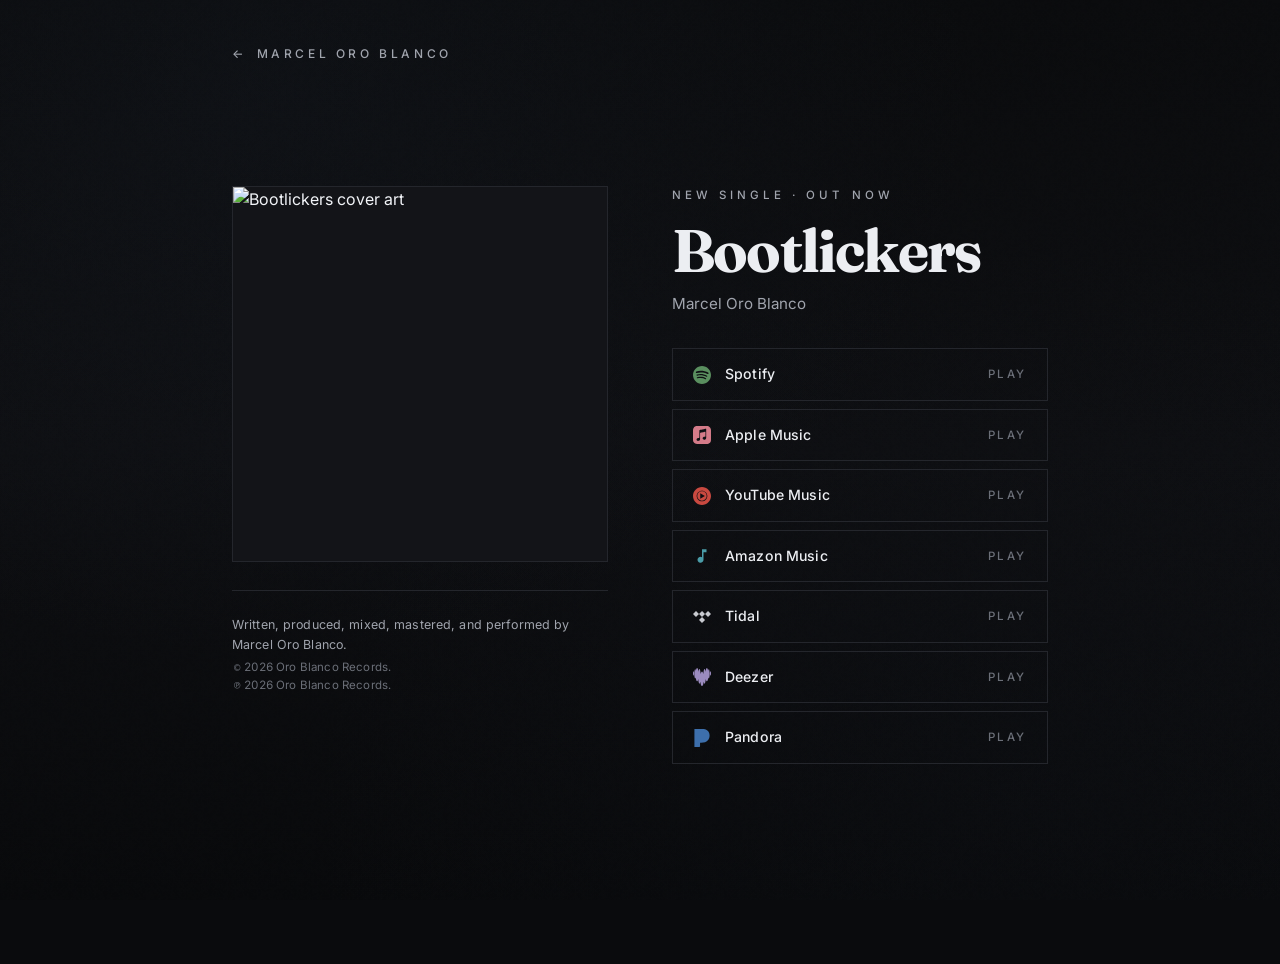
==== commit 174ddf4c: "Update index.html" ====
--- a/bootlickers/index.html
+++ b/bootlickers/index.html
@@ -46,8 +46,8 @@
       </div>
       <div class="credits">
         <p>Written, produced, mixed, mastered, and performed by Marcel Oro Blanco.</p>
-        <p class="copyright">© 2026 Oro Blanco Records.</p>
-        <p class="copyright">℗ 2026 Oro Blanco Records.</p>
+        <p class="copyright"><span class="sym">©</span>2026 Oro Blanco Records.</p>
+        <p class="copyright"><span class="sym">℗</span>2026 Oro Blanco Records.</p>
       </div>
     </div>
 
--- a/styles.css
+++ b/styles.css
@@ -192,17 +192,30 @@
   color: var(--fg-faint);
 }
 
-/* Copyright lines: use sans so © and ℗ share identical metrics,
-   tighter leading to group them visually */
+/* Copyright lines: tighter leading to group them visually */
 .credits .copyright {
   font-variant-numeric: tabular-nums;
   font-size: 0.72rem;
-  line-height: 1.45;
+  line-height: 1.5;
   letter-spacing: 0.015em;
 }
 
 .credits .copyright + .copyright {
   margin-top: 1px;
+}
+
+/* © and ℗ are pulled from different fonts by most browsers (℗ often falls
+   back to a symbol/emoji font), which makes them render at visibly different
+   sizes and baselines. Force both glyphs to the same mono stack and normalize
+   size + alignment so the two lines sit identically. */
+.credits .copyright .sym {
+  font-family: 'SFMono-Regular', 'Menlo', 'Consolas', 'DejaVu Sans Mono', monospace;
+  font-size: 0.92em;
+  display: inline-block;
+  width: 1em;
+  text-align: center;
+  vertical-align: baseline;
+  margin-right: 0.15em;
 }
 
 /* ===== RELEASE INFO ===== */
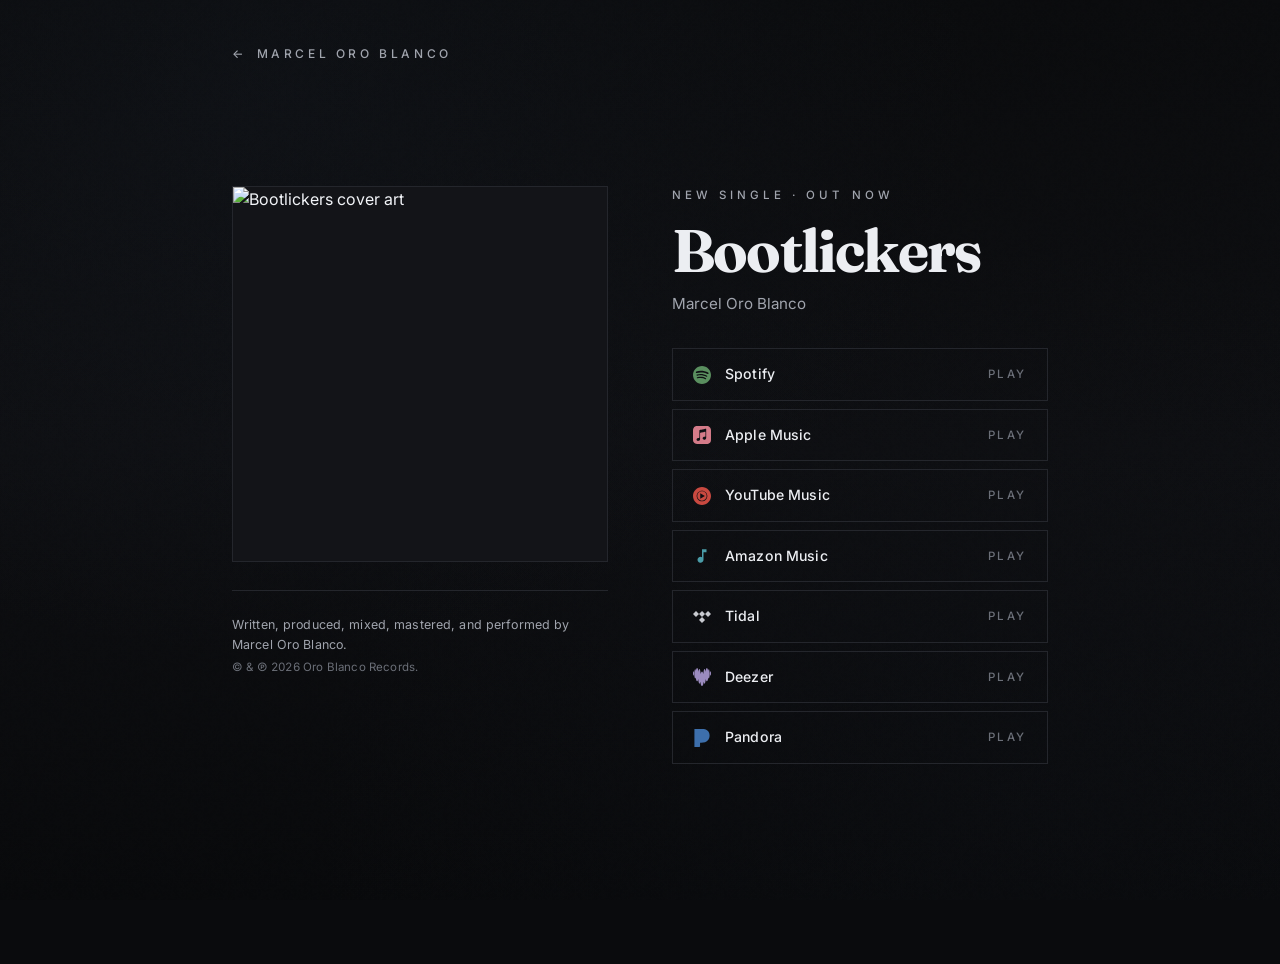
==== commit 08945e3c: "Update index.html" ====
--- a/bootlickers/index.html
+++ b/bootlickers/index.html
@@ -46,8 +46,7 @@
       </div>
       <div class="credits">
         <p>Written, produced, mixed, mastered, and performed by Marcel Oro Blanco.</p>
-        <p class="copyright"><span class="sym">©</span>2026 Oro Blanco Records.</p>
-        <p class="copyright"><span class="sym">℗</span>2026 Oro Blanco Records.</p>
+        <p class="copyright"><span class="symbol">©</span> <span class="symbol-small">&</span> <span class="symbol">℗</span> 2026 Oro Blanco Records.</p>
       </div>
     </div>
 
